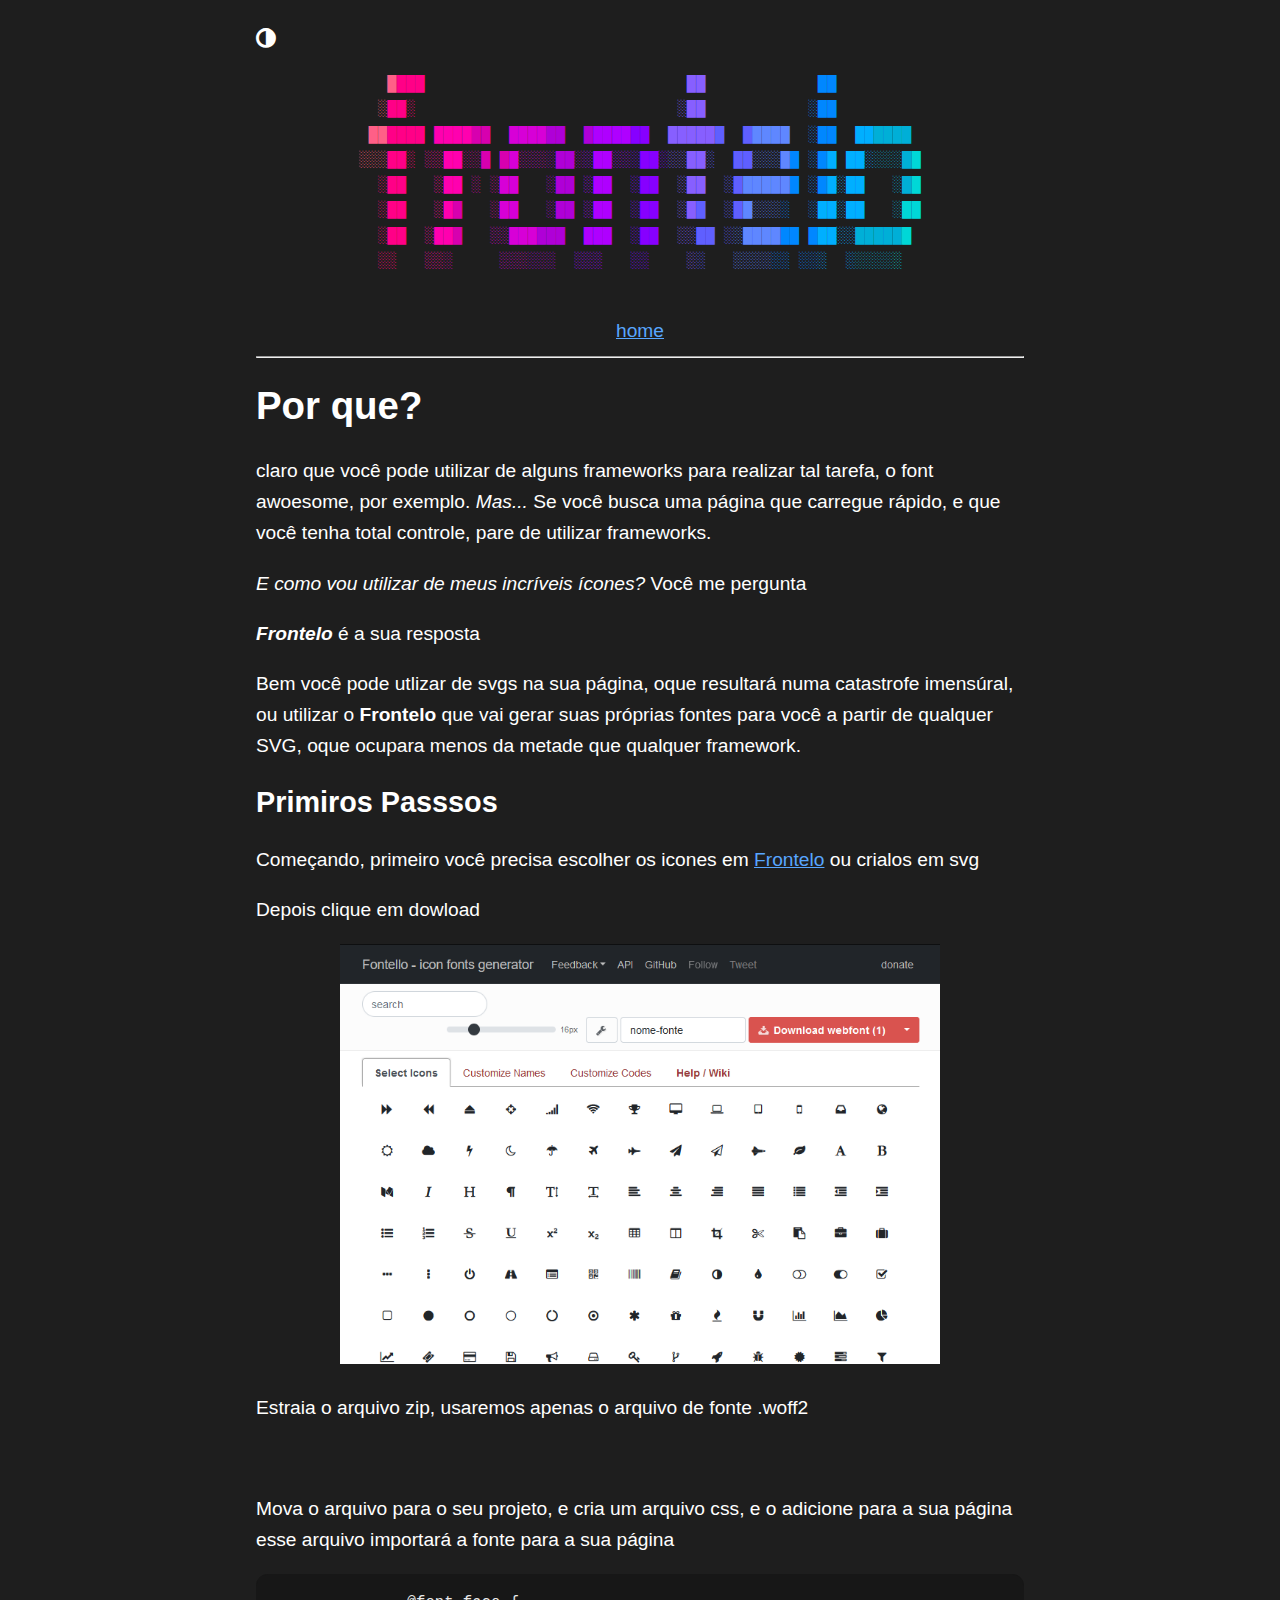
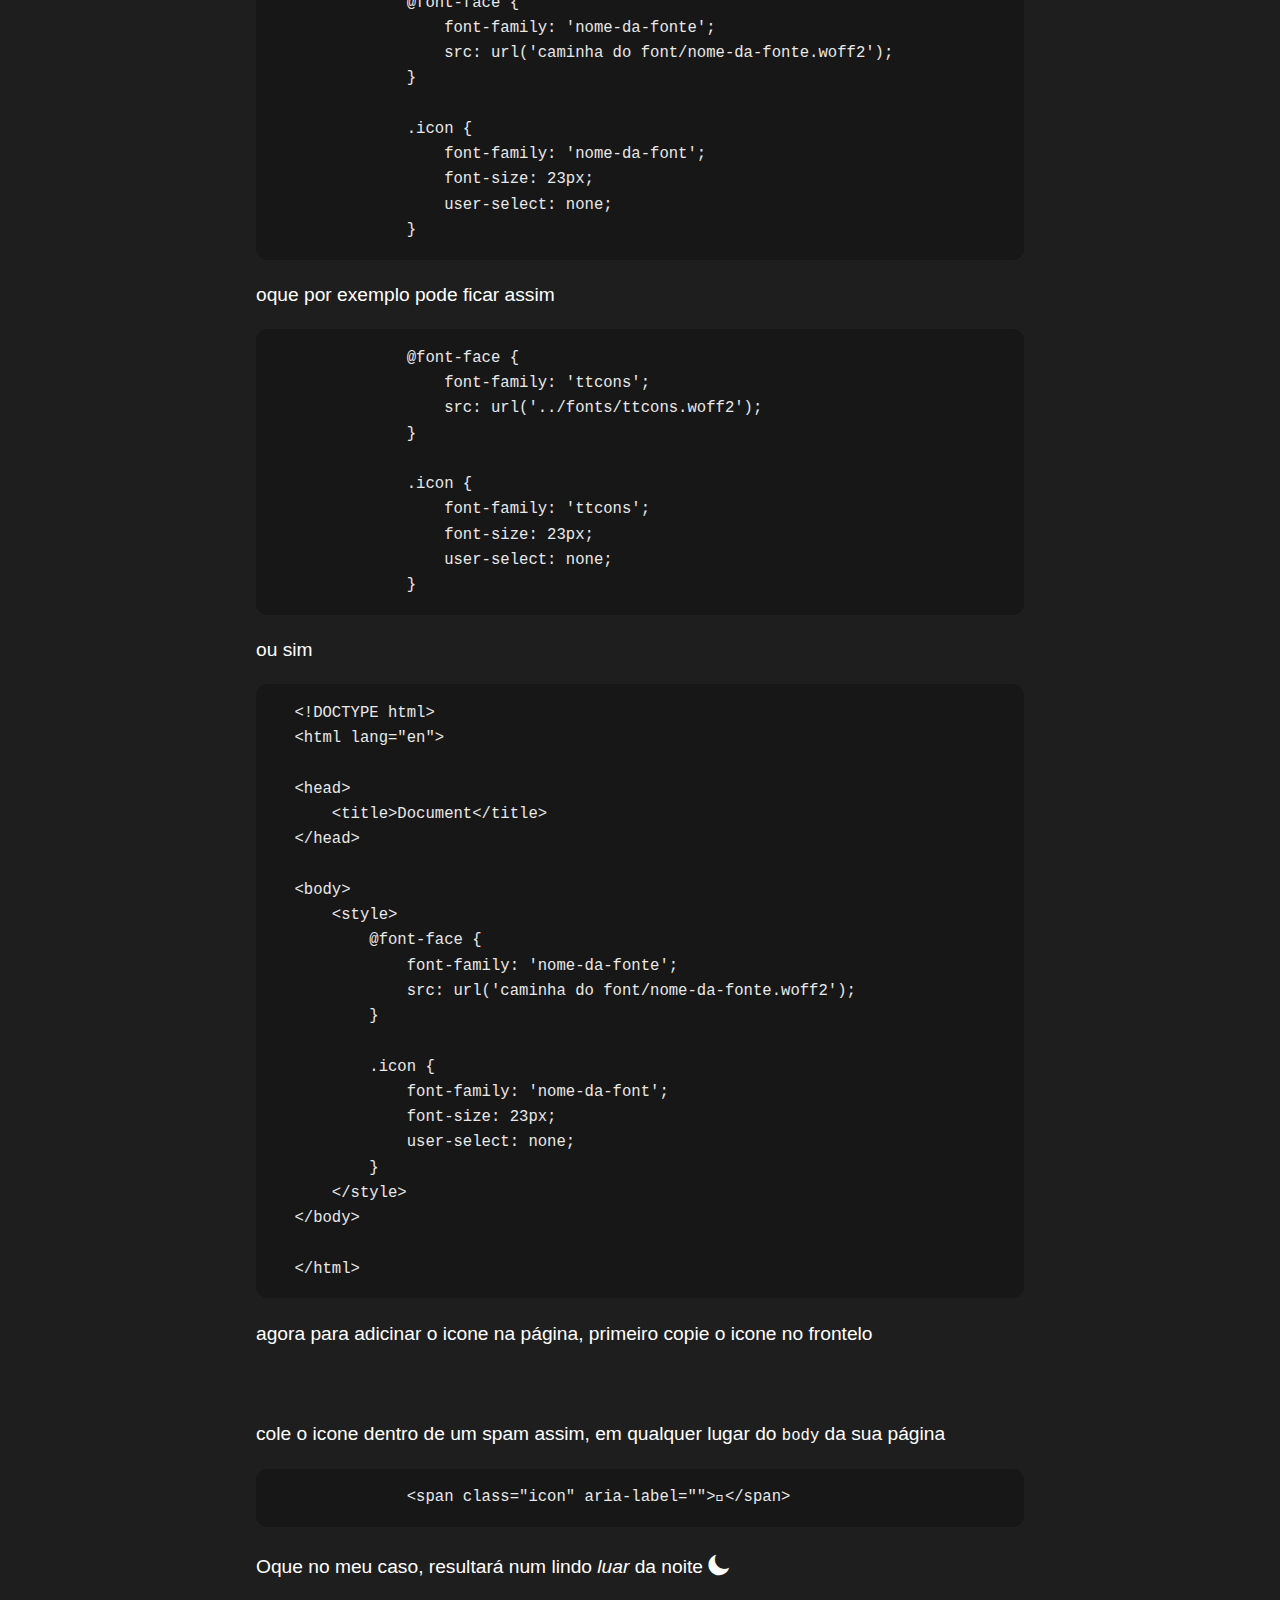
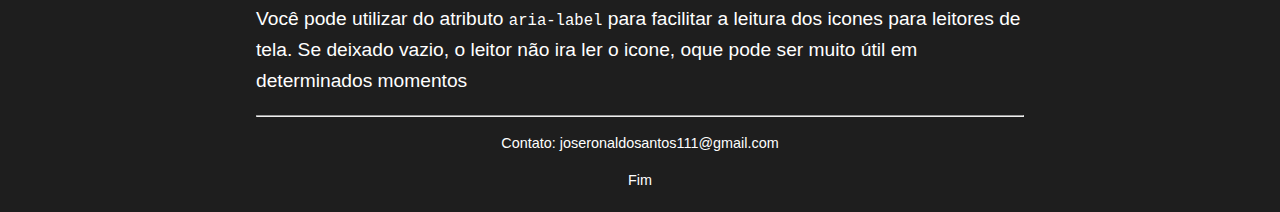
==== frontelo.html @ 8782bd7a "Add files via upload" ====
<!DOCTYPE html>
<html lang="pt-br">

<head>
    <meta charset="UTF-8">
    <meta http-equiv="X-UA-Compatible" content="IE=edge">
    <meta name="viewport" content="width=device-width, initial-scale=1.0">
    <title>Home</title>
    <link rel="stylesheet" href="./assets/css/main.css">
    <link id="dark-theme" rel="stylesheet" href="./assets/css/escuro.css" disabled>
</head>
<body>
    <header>
        <span class="icon pointer" id="escuro"aria-label=""></span>
        <div class="text-center">
<pre>
<span style="color:#ff5f87;">   █</span><span style="color:#ff0087;">███ </span><span style="color:#ff00af;">     </span><span style="color:#d700af;">    </span><span style="color:#d700d7;">    </span><span style="color:#af00d7;">     </span><span style="color:#af00ff;">    </span><span style="color:#8700ff;">    </span><span style="color:#875fff;"> ██  </span><span style="color:#5f5fff;">    </span><span style="color:#5f87ff;">    </span><span style="color:#0087ff;">  ██ </span><span style="color:#00afff;">    </span><span style="color:#00afd7;">    
</span><span style="color:#ff5f87;">  ░</span><span style="color:#ff0087;">██░  </span><span style="color:#ff00af;">    </span><span style="color:#d700af;">    </span><span style="color:#d700d7;">     </span><span style="color:#af00d7;">    </span><span style="color:#af00ff;">    </span><span style="color:#8700ff;">     </span><span style="color:#875fff;">░██ </span><span style="color:#5f5fff;">     </span><span style="color:#5f87ff;">    </span><span style="color:#0087ff;"> ░██</span><span style="color:#00afff;">     </span><span style="color:#00afd7;">    
</span><span style="color:#ff5f87;"> ██</span><span style="color:#ff0087;">████</span><span style="color:#ff00af;"> ████</span><span style="color:#d700af;">██  </span><span style="color:#d700d7;">████</span><span style="color:#af00d7;">██  █</span><span style="color:#af00ff;">████</span><span style="color:#8700ff;">██  </span><span style="color:#875fff;">█████</span><span style="color:#5f5fff;">█  █</span><span style="color:#5f87ff;">████</span><span style="color:#0087ff;">  ░██</span><span style="color:#00afff;">  ██</span><span style="color:#00afd7;">████</span><span style="color:#00d7d7;"> 
</span><span style="color:#ff5f87;">░░░</span><span style="color:#ff0087;">██░ </span><span style="color:#ff00af;">░░██</span><span style="color:#d700af;">░░█ █</span><span style="color:#d700d7;">█░░░</span><span style="color:#af00d7;">░██░</span><span style="color:#af00ff;">░██░░</span><span style="color:#8700ff;">░██░</span><span style="color:#875fff;">░░██</span><span style="color:#5f5fff;">░  ██</span><span style="color:#5f87ff;">░░░█</span><span style="color:#0087ff;">█ ░█</span><span style="color:#00afff;">█ ██░</span><span style="color:#00afd7;">░░░█</span><span style="color:#00d7d7;">█
</span><span style="color:#ff5f87;">  </span><span style="color:#ff0087;">░██ </span><span style="color:#ff00af;">  ░██</span><span style="color:#d700af;"> ░ ░</span><span style="color:#d700d7;">██  </span><span style="color:#af00d7;"> ░██ </span><span style="color:#af00ff;">░██ </span><span style="color:#8700ff;"> ░██ </span><span style="color:#875fff;"> ░██</span><span style="color:#5f5fff;">  ░█</span><span style="color:#5f87ff;">█████</span><span style="color:#0087ff;">█ ░█</span><span style="color:#00afff;">█░██</span><span style="color:#00afd7;">   ░█</span><span style="color:#00d7d7;">█
</span><span style="color:#ff5f87;">  </span><span style="color:#ff0087;">░██ </span><span style="color:#ff00af;">  ░█</span><span style="color:#d700af;">█   ░</span><span style="color:#d700d7;">██  </span><span style="color:#af00d7;"> ░██</span><span style="color:#af00ff;"> ░██ </span><span style="color:#8700ff;"> ░██</span><span style="color:#875fff;">  ░█</span><span style="color:#5f5fff;">█  ░█</span><span style="color:#5f87ff;">█░░░</span><span style="color:#0087ff;">░  ░</span><span style="color:#00afff;">██░██</span><span style="color:#00afd7;">   ░</span><span style="color:#00d7d7;">██
</span><span style="color:#ff5f87;"> </span><span style="color:#ff0087;"> ░██ </span><span style="color:#ff00af;"> ░██</span><span style="color:#d700af;">█   </span><span style="color:#d700d7;">░░███</span><span style="color:#af00d7;">███ </span><span style="color:#af00ff;"> ███</span><span style="color:#8700ff;">  ░██</span><span style="color:#875fff;">  ░░</span><span style="color:#5f5fff;">██ ░</span><span style="color:#5f87ff;">░████</span><span style="color:#0087ff;">██ █</span><span style="color:#00afff;">██░░</span><span style="color:#00afd7;">█████</span><span style="color:#00d7d7;">█ 
</span><span style="color:#ff5f87;"> </span><span style="color:#ff0087;"> ░░ </span><span style="color:#ff00af;">  ░░</span><span style="color:#d700af;">░    </span><span style="color:#d700d7;"> ░░░</span><span style="color:#af00d7;">░░░  </span><span style="color:#af00ff;">░░░ </span><span style="color:#8700ff;">  ░░</span><span style="color:#875fff;">    ░</span><span style="color:#5f5fff;">░   </span><span style="color:#5f87ff;">░░░░</span><span style="color:#0087ff;">░░ ░░</span><span style="color:#00afff;">░  ░</span><span style="color:#00afd7;">░░░░</span><span style="color:#00d7d7;">░  
</span>
</pre>
            <a href="index.html">home</a>
        </div>
        <hr>
    </header>
    <main>
        <h1>Por que?</h1>
        <p>claro que você pode utilizar de alguns frameworks para realizar tal tarefa, o font awoesome, por exemplo. <i>Mas...</i> Se você busca uma página que carregue rápido, e que você tenha total controle, pare de utilizar frameworks.</p>
        <p>
            <i> E como vou utilizar de meus incríveis ícones?</i> Você me pergunta
        </p>

        <p><i><strong>Frontelo</strong></i> é a sua resposta</p>

        <p>Bem você pode utlizar de svgs na sua página, oque resultará numa catastrofe imensúral, ou utilizar o <strong>Frontelo</strong> que vai gerar suas próprias fontes para você a partir de qualquer SVG, oque ocupara menos da metade que qualquer framework.</p>

        <h2>Primiros Passsos</h2>
        <p>Começando, primeiro você precisa escolher os icones em <a href="https://fontello.com/">Frontelo</a> ou
            crialos em svg</p>
        <p>Depois clique em dowload</p>
        <div class="text-center">
            <img width="600" src="assets/img/png/1.png" alt="">
        </div>
        <p>Estraia o arquivo zip, usaremos apenas o arquivo de fonte .woff2</p>
        <div class="text-center">
            <img width="600" src="assets/img/png/2.png" alt="">
        </div>
        <p>Mova o arquivo para o seu projeto, e cria um arquivo css, e o adicione para a sua página esse arquivo importará a fonte para a sua página</p>

        <div class="code">
            <code>
<pre>
                @font-face {
                    font-family: 'nome-da-fonte';
                    src: url('caminha do font/nome-da-fonte.woff2');
                }
                
                .icon {
                    font-family: 'nome-da-font';
                    font-size: 23px;
                    user-select: none;
                }    
</pre>
            </code>
        </div>
        <p>oque por exemplo pode ficar assim</p>
        <div class="code">
            <code>
<pre>
                @font-face {
                    font-family: 'ttcons';
                    src: url('../fonts/ttcons.woff2');
                }
                
                .icon {
                    font-family: 'ttcons';
                    font-size: 23px;
                    user-select: none;
                }    
</pre>
            </code>
        </div>
        <p>ou sim</p>
        <div class="code">
            <code>
<pre>
    &lt;!DOCTYPE html>
    &lt;html lang="en">
    
    &lt;head>
        &lt;title>Document<&sol;title>
    &lt;/head>
    
    &lt;body>
        &lt;style>
            @font-face {
                font-family: 'nome-da-fonte';
                src: url('caminha do font/nome-da-fonte.woff2');
            }
    
            .icon {
                font-family: 'nome-da-font';
                font-size: 23px;
                user-select: none;
            }
        <&sol;style>
    <&sol;body>
    
    <&sol;html>
</pre>
            </code>
        </div>
        <p>agora para adicinar o icone na página, primeiro copie o icone no frontelo</p>
        <div class="text-center">
            <img width="600" src="assets/img/png/3.png" alt="">
        </div>
        <p>cole o icone dentro de um spam assim, em qualquer lugar do <code>body</code> da sua página</p>
        <div class="code">
            <code>
<pre>
                &lt;span class="icon" aria-label=""><&sol;span>
</pre>
            </code>
        </div>
        <p>Oque no meu caso, resultará num lindo <i>luar</i> da noite <span class="icon" aria-label=""></span></p>
        <p>Você pode utilizar do atributo <code>aria-label</code> para facilitar a leitura dos icones para leitores de tela. Se deixado vazio, o leitor não ira ler o icone, oque pode ser muito útil em determinados momentos</p>
    </main>
    <footer class="text-center">
        <hr>
        <p>Contato: joseronaldosantos111@gmail.com</p>
        <p>Fim</p>
    </footer>
    <script src="./assets/js/script.js"></script>
</body>
</html>
---- assets/css/main.css ----
:root{--cor-text: #242424;--cor-fundo: #e6e6e6;--cor-branco: #FFF;--azul: #23B0FF;--verde: #78E2A0;--rosa: #EE72F1;--vermelho: #FF6266;--cor-code: #171717}.text-center{text-align:center}.pointer{cursor:pointer}footer{font-size:.9rem}.card{max-width:200px;display:inline-block}@font-face{font-family:"ttcons";src:url("../fonts/ttcons.woff2")}.icon{font-family:"ttcons";font-size:23px;-webkit-user-select:none;-moz-user-select:none;-ms-user-select:none;user-select:none}body{margin:1em auto;max-width:40em;padding:0 .62em;font:1.2em/1.62 sans-serif;color:var(--cor-text);background-color:var(--cor-fundo)}body *::-moz-selection{color:var(--cor-fundo);background-color:var(--cor-text)}body *::selection{color:var(--cor-fundo);background-color:var(--cor-text)}h1,h2,h3{line-height:1.2}@media print{body{max-width:none}}.code{background-color:var(--cor-code);color:var(--cor-branco);border-radius:.7rem;border:1px solid var(--cor-code);opacity:.9}
---- assets/css/escuro.css ----
:root{--cor-text: #ffffff;--cor-fundo: #1e1e1e}a:link{color:#58a6ff}a:visited{color:#8e96f0}
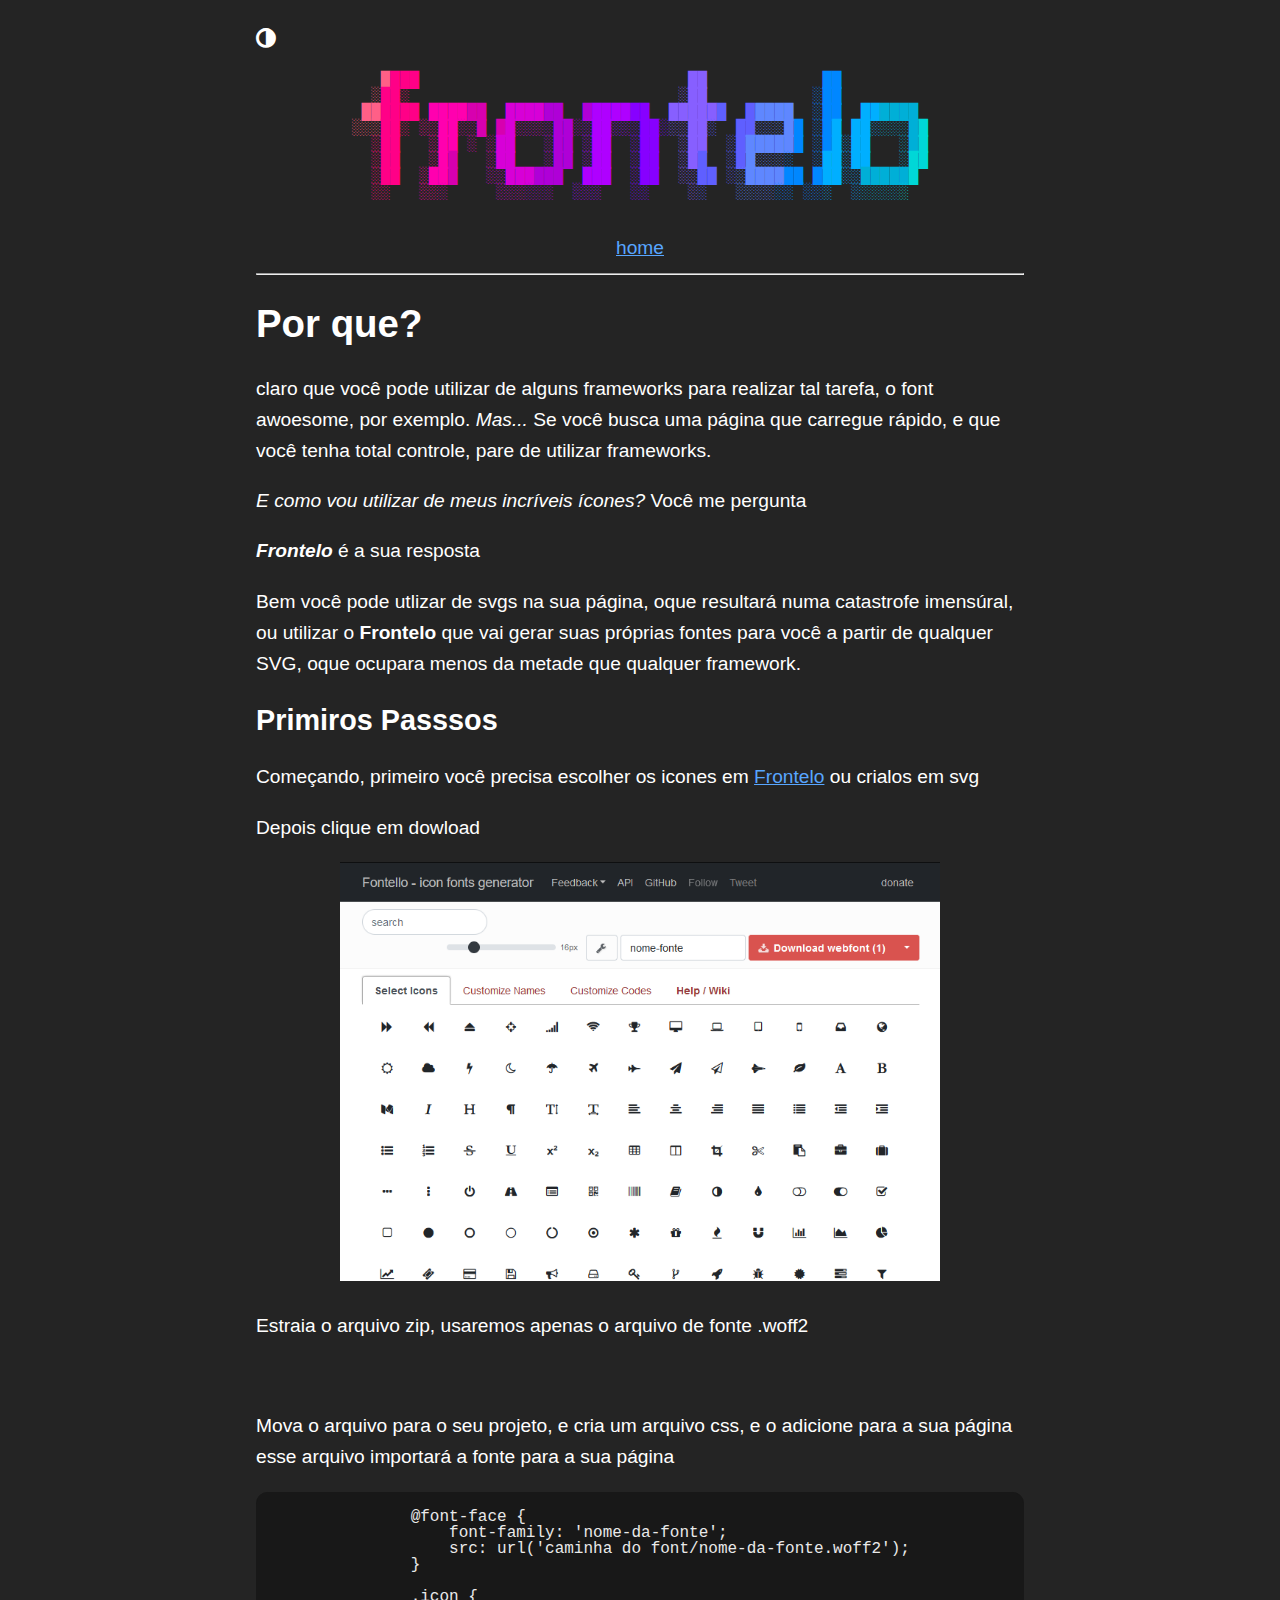
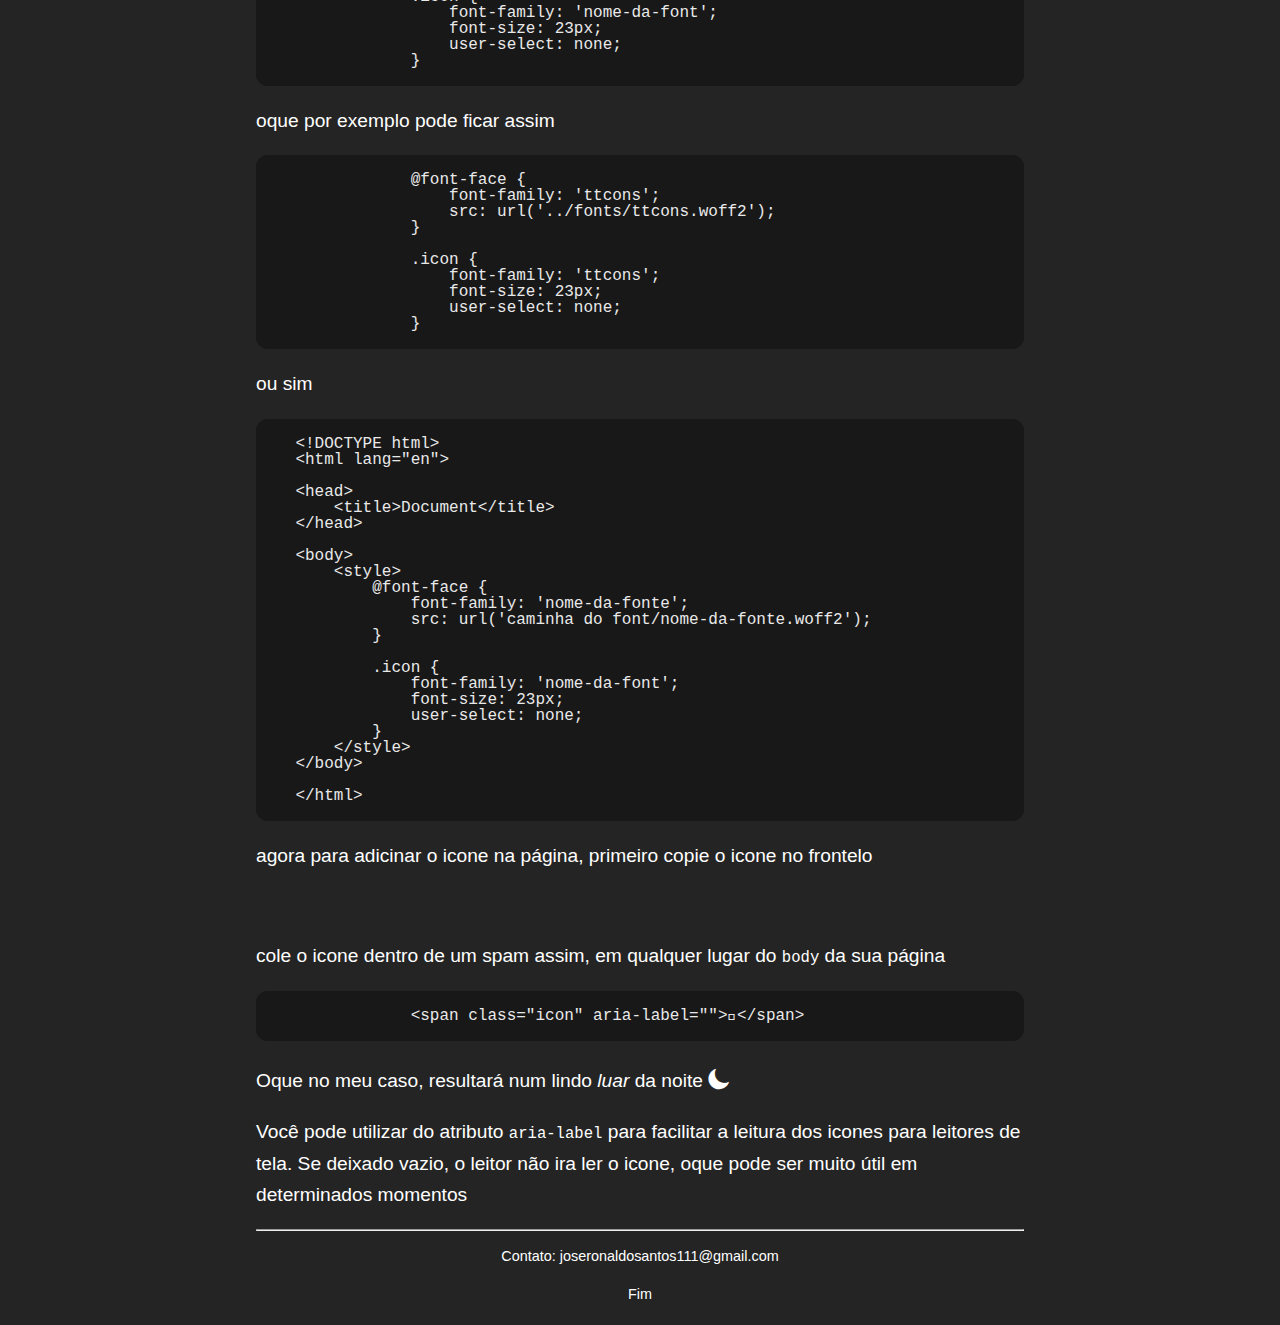
==== commit ad0eeb82: "Add files via upload" ====
--- a/frontelo.html
+++ b/frontelo.html
@@ -12,6 +12,7 @@
 <body>
     <header>
         <span class="icon pointer" id="escuro"aria-label=""></span>
+        <script src="./assets/js/script.min.js"></script>
         <div class="text-center">
 <pre>
 <span style="color:#ff5f87;">   █</span><span style="color:#ff0087;">███ </span><span style="color:#ff00af;">     </span><span style="color:#d700af;">    </span><span style="color:#d700d7;">    </span><span style="color:#af00d7;">     </span><span style="color:#af00ff;">    </span><span style="color:#8700ff;">    </span><span style="color:#875fff;"> ██  </span><span style="color:#5f5fff;">    </span><span style="color:#5f87ff;">    </span><span style="color:#0087ff;">  ██ </span><span style="color:#00afff;">    </span><span style="color:#00afd7;">    
@@ -135,6 +136,5 @@
         <p>Contato: joseronaldosantos111@gmail.com</p>
         <p>Fim</p>
     </footer>
-    <script src="./assets/js/script.js"></script>
 </body>
 </html>--- a/assets/css/main.css
+++ b/assets/css/main.css
@@ -1 +1 @@
-:root{--cor-text: #242424;--cor-fundo: #e6e6e6;--cor-branco: #FFF;--azul: #23B0FF;--verde: #78E2A0;--rosa: #EE72F1;--vermelho: #FF6266;--cor-code: #171717}.text-center{text-align:center}.pointer{cursor:pointer}footer{font-size:.9rem}.card{max-width:200px;display:inline-block}@font-face{font-family:"ttcons";src:url("../fonts/ttcons.woff2")}.icon{font-family:"ttcons";font-size:23px;-webkit-user-select:none;-moz-user-select:none;-ms-user-select:none;user-select:none}body{margin:1em auto;max-width:40em;padding:0 .62em;font:1.2em/1.62 sans-serif;color:var(--cor-text);background-color:var(--cor-fundo)}body *::-moz-selection{color:var(--cor-fundo);background-color:var(--cor-text)}body *::selection{color:var(--cor-fundo);background-color:var(--cor-text)}h1,h2,h3{line-height:1.2}@media print{body{max-width:none}}.code{background-color:var(--cor-code);color:var(--cor-branco);border-radius:.7rem;border:1px solid var(--cor-code);opacity:.9}+:root{--cor-text: #242424;--cor-fundo: #e6e6e6;--cor-branco: #FFF;--azul: #23B0FF;--verde: #78E2A0;--rosa: #EE72F1;--vermelho: #FF6266;--cor-code: #171717}.text-center{text-align:center}.pointer{cursor:pointer}footer{font-size:.9rem}.card{max-width:200px;display:inline-block}@font-face{font-family:"ttcons";src:url("../fonts/ttcons.woff2")}.icon{font-family:"ttcons";font-size:23px;-webkit-user-select:none;-moz-user-select:none;-ms-user-select:none;user-select:none}body{margin:1em auto;max-width:40em;padding:0 .62em;font:1.2em/1.62 sans-serif;color:var(--cor-text);background-color:var(--cor-fundo)}body *::-moz-selection{color:var(--cor-fundo);background-color:var(--cor-text)}body *::selection{color:var(--cor-fundo);background-color:var(--cor-text)}h1,h2,h3{line-height:1.2}@media print{body{max-width:none}}pre{font-size:16px;line-height:16px}.code{background-color:var(--cor-code);color:var(--cor-branco);border-radius:.7rem;border:1px solid var(--cor-code);opacity:.9}--- a/assets/css/escuro.css
+++ b/assets/css/escuro.css
@@ -1 +1 @@
-:root{--cor-text: #ffffff;--cor-fundo: #1e1e1e}a:link{color:#58a6ff}a:visited{color:#8e96f0}+:root{--cor-text: #ffffff;--cor-fundo: #242424;--cor-branco: #FFF}a:link{color:#58a6ff}a:visited{color:#8e96f0}